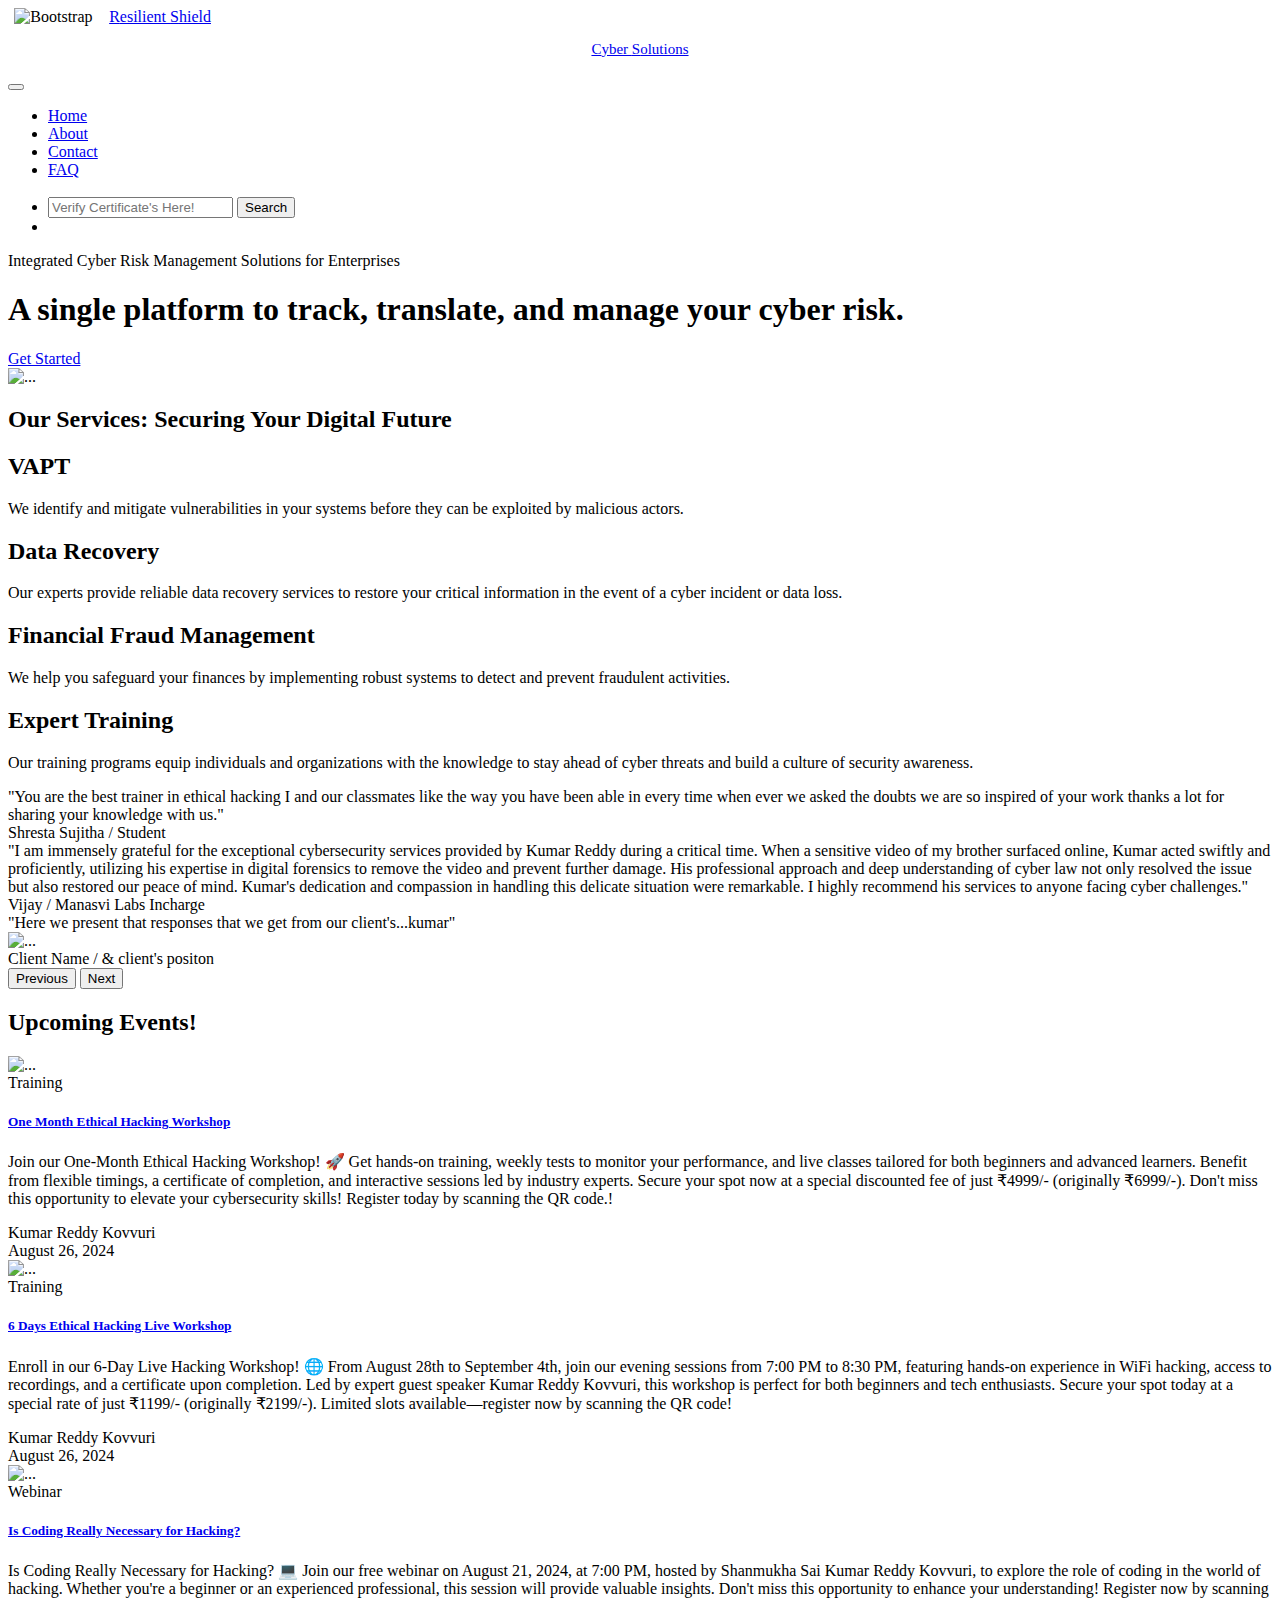
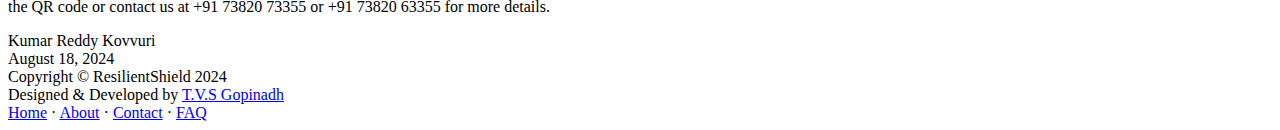
==== index.html @ 651f2c5d "Add files via upload" ====
<!DOCTYPE html>
<html lang="en">

<head>
    <meta charset="utf-8" />
    <meta name="viewport" content="width=device-width, initial-scale=1, shrink-to-fit=no" />
    <meta name="description" content="" />
    <meta name="author" content="" />
    <title>Home - Resilient-Shield</title>
    <!-- Favicon-->
    <link rel="icon" type="image/x-icon" href="./assets/favicon.png" />
    <!-- Bootstrap icons-->
    <link href="https://cdn.jsdelivr.net/npm/bootstrap-icons@1.5.0/font/bootstrap-icons.css" rel="stylesheet" />
    <!-- Core theme CSS (includes Bootstrap)-->
    <link href="css/styles.css" rel="stylesheet" />
    <script src="https://kit.fontawesome.com/0692e1ec03.js" crossorigin="anonymous"></script>

</head>

<body class="d-flex flex-column h-100">
    <main class="flex-shrink-0">
        <!-- Navigation-->
        <nav class="navbar navbar-expand-lg navbar-dark bg-dark">
            <div class="container px-5">
            <img src="./assets/logo.png" alt="Bootstrap"
            style="margin-left: 0.5%;margin-right: 1%; width: 40px; height: 44;">
            <a class="navbar-brand" href="index.html"><span> R</span>esilient <span>S</span>hield <br>
            <p style="font-size: 15px; text-align: center;"><span style="font-size: 15px;"> C</span>yber <span
                style="font-size: 15px;">S</span>olutions</p>
            </a>
            <button class="navbar-toggler" type="button" data-bs-toggle="collapse"
            data-bs-target="#navbarSupportedContent" aria-controls="navbarSupportedContent"
            aria-expanded="false" aria-label="Toggle navigation"><span
            class="navbar-toggler-icon"></span></button>
            <div class="collapse navbar-collapse" id="navbarSupportedContent">

            <ul class="navbar-nav ms-auto mb-2 mb-lg-0">
            <li class="nav-item"><a class="nav-link" href="index.html">Home</a></li>
            <li class="nav-item"><a class="nav-link" href="about.html">About</a></li>
            <li class="nav-item"><a class="nav-link" href="contact.html">Contact</a></li>
            <li class="nav-item"><a class="nav-link" href="faq.html">FAQ</a></li> &nbsp;
            <li class="nav-item">
            <form class="d-flex" role="search">
                <input class="form-control me-2" type="search" placeholder="Verify Certificate's Here!" aria-label="Search">
                <button class="btn btn-outline-success" type="submit">Search</button>
              </form>
            </li>
            <li class="nav-item dropdown">

            </ul>
            </div>
            </div>
        </nav>
        <!-- Header-->
        <header class="bg-dark py-5">
            <div class="container px-5">
                <div class="row gx-5 align-items-center justify-content-center">
                    <div class="col-lg-8 col-xl-7 col-xxl-6">
                        <div class="my-5 text-center text-xl-start">
                            <p class="lead fw-normal text-white-50 mb-4">Integrated Cyber Risk Management Solutions for
                                Enterprises</p>

                            <h1 class="display-8 fw-bolder text-white mb-5">A single platform to track, translate, and
                                manage your cyber risk.</h1>
                            <div class="d-grid gap-3 d-sm-flex justify-content-sm-center justify-content-xl-start">
                                <a class="btn btn-primary btn-lg px-4 me-sm-3" href="#features">Get Started</a>
                            </div>
                        </div>
                    </div>
                    <div class="col-xl-5 col-xxl-6 d-none d-xl-block text-center"><img class="img-fluid rounded-3 my-5"
                            style="height: 500px; width: 500px;"
                            src="./assets/glare-internet-security-or-cyber-security-2.png" alt="..." /></div>
                </div>
            </div>
        </header>
        <!-- Features section-->
        <section class="py-5" id="features">
            <div class="container px-5 my-5">
                <div class="row gx-5">
                    <div class="col-lg-4 mb-5 mb-lg-0">
                        <h2 class="fw-bolder mb-0">Our Services: Securing Your Digital Future</h2>
                    </div>
                    <div class="col-lg-8">
                        <div class="row gx-5 row-cols-1 row-cols-md-2">
                            <div class="col mb-5 h-100">
                                <div class="feature bg-primary bg-transparent text-white rounded-3 mb-3"><i
                                        class="fa-solid fa-fingerprint fa-lg" style="color: #e52136;"></i></div>
                                <h2 class="h5">VAPT</h2>
                                <p class="mb-0">We identify and mitigate vulnerabilities in your systems before they can
                                    be exploited by malicious actors.</p>
                            </div>
                            <div class="col mb-5 h-100">
                                <div class="feature bg-primary bg-transparent text-white rounded-3 mb-3"><i
                                        class="fa-solid fa-server fa-lg" style="color: #e52236;"></i></i></div>
                                <h2 class="h5">Data Recovery</h2>
                                <p class="mb-0">Our experts provide reliable data recovery services to restore your
                                    critical information in the event of a cyber incident or data loss.</p>
                            </div>
                            <div class="col mb-5 mb-md-0 h-100">
                                <div class="feature bg-primary bg-transparent text-white rounded-3 mb-3"><i
                                        class="fa-solid fa-coins fa-lg" style="color: #e52136;"></i></div>
                                <h2 class="h5">Financial Fraud Management</h2>
                                <p class="mb-0">We help you safeguard your finances by implementing robust systems to
                                    detect and prevent fraudulent activities.</p>
                            </div>
                            <div class="col h-100">
                                <div class="feature bg-primary bg-transparent text-white rounded-3 mb-3"><i
                                        class="fa-solid fa-graduation-cap fa-lg" style="color: #e52136;"></i></div>
                                <h2 class="h5">Expert Training</h2>
                                <p class="mb-0">Our training programs equip individuals and organizations with the
                                    knowledge to stay ahead of cyber threats and build a culture of security awareness.
                                </p>
                            </div>
                        </div>
                    </div>
                </div>
            </div>
        </section>
        <!-- Testimonial section-->
        <div class="py-5 bg-light">
            <div class="container px-5 my-5">
            <div class="row gx-5 justify-content-center">
                <div class="col-lg-10 col-xl-7">
                <div id="testimonialCarousel" class="carousel slide" data-bs-ride="carousel">
                    <div class="carousel-inner">
                    <div class="carousel-item active">
                        <div class="text-center">
                        <div class="fs-4 mb-4 fst-italic">"You are the best trainer in ethical hacking I and our classmates like the way you have been able in every time when ever we asked the doubts we are so inspired of your work thanks a lot for sharing your knowledge with us."</div>
                        <div class="d-flex align-items-center justify-content-center">
                            <!--<img class="rounded-circle me-3" src="https://dummyimage.com/40x40/ced4da/6c757d"
                            alt="..." />-->
                            <div class="fw-bold">
                            Shresta Sujitha
                            <span class="fw-bold text-primary mx-1">/</span>
                            Student
                            </div>
                        </div>
                        </div>
                    </div>
                    <div class="carousel-item">
                        <div class="text-center">
                        <div class="fs-4 mb-4 fst-italic">"I am immensely grateful for the exceptional cybersecurity services provided by Kumar Reddy during a critical time. When a sensitive video of my brother surfaced online, Kumar acted swiftly and proficiently, utilizing his expertise in digital forensics to remove the video and prevent further damage. His professional approach and deep understanding of cyber law not only resolved the issue but also restored our peace of mind. Kumar's dedication and compassion in handling this delicate situation were remarkable. I highly recommend his services to anyone facing cyber challenges."</div>
                        <div class="d-flex align-items-center justify-content-center">
                            <!--<img class="rounded-circle me-3" src="https://dummyimage.com/40x40/ced4da/6c757d"
                            alt="..." />!-->
                            <div class="fw-bold">
                            Vijay 
                            <span class="fw-bold text-primary mx-1">/</span>
                            Manasvi Labs Incharge
                            </div>
                        </div>
                        </div>
                    </div>
                    <div class="carousel-item">
                        <div class="text-center">
                        <div class="fs-4 mb-4 fst-italic">"Here we present that responses that we get from our client's...kumar"</div>
                        <div class="d-flex align-items-center justify-content-center">
                            <img class="rounded-circle me-3" src="https://dummyimage.com/40x40/ced4da/6c757d"
                            alt="..." />
                            <div class="fw-bold">
                            Client Name
                            <span class="fw-bold text-primary mx-1">/</span>
                            & client's positon
                            </div>
                        </div>
                        </div>
                    </div>
                    </div>
                    <button class="carousel-control-prev" type="button" data-bs-target="#testimonialCarousel" data-bs-slide="prev">
                    <span class="carousel-control-prev-icon" aria-hidden="true"></span>
                    <span class="visually-hidden">Previous</span>
                    </button>
                    <button class="carousel-control-next" type="button" data-bs-target="#testimonialCarousel" data-bs-slide="next">
                    <span class="carousel-control-next-icon" aria-hidden="true"></span>
                    <span class="visually-hidden">Next</span>
                    </button>
                </div>
                </div>
            </div>
            </div>
        </div>





        <!-- Blog preview section-->
        <section class="py-5">
            <div class="container px-5 my-5">
                <div class="row gx-5 justify-content-center">
                    <div class="col-lg-8 col-xl-6">
                        <div class="text-center">
                            <h2 class="fw-bolder">Upcoming Events!</h2>
                            <p class="lead fw-normal text-muted mb-5"></p>
                        </div>
                    </div>
                </div>
                <div class="row gx-5">
                    <div class="col-lg-4 mb-5">
                        <div class="card h-100 shadow border-0">
                            <img class="card-img-top" src="/assets/1month-course-insta.jpg" alt="..." />
                            <div class="card-body p-4">
                                <div class="badge bg-primary bg-gradient rounded-pill mb-2">Training</div>
                                <a class="text-decoration-none link-dark stretched-link" href="./blog-post.html">
                                    <h5 class="card-title mb-3">One Month Ethical Hacking Workshop</h5>
                                </a>
                                <p class="card-text mb-0">Join our One-Month Ethical Hacking Workshop! 🚀 Get hands-on training, weekly tests to monitor your performance, and live classes tailored for both beginners and advanced learners. Benefit from flexible timings, a certificate of completion, and interactive sessions led by industry experts. Secure your spot now at a special discounted fee of just ₹4999/- (originally ₹6999/-). Don't miss this opportunity to elevate your cybersecurity skills! Register today by scanning the QR code.!</p>
                            </div>
                            <div class="card-footer p-4 pt-0 bg-transparent border-top-0">
                                <div class="d-flex align-items-end justify-content-between">
                                    <div class="d-flex align-items-center">
                                        <!--<img class="rounded-circle me-3"
                                            src="https://dummyimage.com/40x40/ced4da/6c757d" alt="..." />-->
                                        <div class="small">
                                            <div class="fw-bold">Kumar Reddy Kovvuri</div>
                                            <div class="text-muted">August 26, 2024</div>
                                        </div>
                                    </div>
                                </div>
                            </div>
                        </div>
                    </div>


                    <div class="col-lg-4 mb-5">
                        <div class="card h-100 shadow border-0">
                            <img class="card-img-top" src="assets/wrokshop-insta.png" alt="..." />
                            <div class="card-body p-4">
                                <div class="badge bg-primary bg-gradient rounded-pill mb-2">Training</div>
                                <a class="text-decoration-none link-dark stretched-link" href="./blog-post.html">
                                    <h5 class="card-title mb-3">6 Days Ethical Hacking Live Workshop</h5>
                                </a>
                                <p class="card-text mb-0">Enroll in our 6-Day Live Hacking Workshop! 🌐 From August 28th to September 4th, join our evening sessions from 7:00 PM to 8:30 PM, featuring hands-on experience in WiFi hacking, access to recordings, and a certificate upon completion. Led by expert guest speaker Kumar Reddy Kovvuri, this workshop is perfect for both beginners and tech enthusiasts. Secure your spot today at a special rate of just ₹1199/- (originally ₹2199/-). Limited slots available—register now by scanning the QR code!</p>
                            </div>
                            <div class="card-footer p-4 pt-0 bg-transparent border-top-0">
                                <div class="d-flex align-items-end justify-content-between">
                                    <div class="d-flex align-items-center">
                                      
                                         <!-- <img class="rounded-circle me-3"
                                            src="https://dummyimage.com/40x40/ced4da/6c757d" alt="..." />-->
                                        <div class="small">
                                            <div class="fw-bold">Kumar Reddy Kovvuri</div>
                                            <div class="text-muted">August 26, 2024</div>
                                        </div>
                                    </div>
                                </div>
                            </div>
                        </div>
                    </div>


                    <div class="col-lg-4 mb-5">
                        <div class="card h-100 shadow border-0">
                            <img class="card-img-top" src="assets/frre webinar.jpg" alt="..." />
                            <div class="card-body p-4">
                                <div class="badge bg-primary bg-gradient rounded-pill mb-2">Webinar</div>
                                <a class="text-decoration-none link-dark stretched-link" href="./blog-post.html">
                                    <h5 class="card-title mb-3">Is Coding Really Necessary for Hacking?</h5>
                                </a>
                                <p class="card-text mb-0">Is Coding Really Necessary for Hacking? 💻 Join our free webinar on August 21, 2024, at 7:00 PM, hosted by Shanmukha Sai Kumar Reddy Kovvuri, to explore the role of coding in the world of hacking. Whether you're a beginner or an experienced professional, this session will provide valuable insights. Don't miss this opportunity to enhance your understanding! Register now by scanning the QR code or contact us at +91 73820 73355 or +91 73820 63355 for more details.</p>
                            </div>
                            <div class="card-footer p-4 pt-0 bg-transparent border-top-0">
                                <div class="d-flex align-items-end justify-content-between">
                                    <div class="d-flex align-items-center">
                                        <!--<img class="rounded-circle me-3"
                                            src="https://dummyimage.com/40x40/ced4da/6c757d" alt="..." />-->
                                        <div class="small">
                                            <div class="fw-bold">Kumar Reddy Kovvuri</div>
                                            <div class="text-muted">August 18, 2024</div>
                                        </div>
                                    </div>
                                </div>
                            </div>
                        </div>
                    </div>
                </div>
                </div>



<!--
                <div id="carouselExample" class="carousel slide">
                    <div class="carousel-inner">
                        <div class="carousel-item active">
                            <img src="./assets/tharun-quote.png" class="d-block w-100" alt="...">
                        </div>
                        <div class="carousel-item">
                            <img src="./assets/kumar-quote.png" class="d-block w-100" alt="...">
                        </div>
        
                        <div class="carousel-item">
                            <img src="./assets/trinadh-quote.png" class="d-block w-100" alt="...">
                        </div>
        
                        <div class="carousel-item">
                            <img src="./assets/deepak-quote.png" class="d-block w-100" alt="...">
                        </div>
                    </div>
                    <button class="carousel-control-prev" type="button" data-bs-target="#carouselExample" data-bs-slide="prev">
                        <span class="carousel-control-prev-icon" aria-hidden="true"></span>
                        <span class="visually-hidden">Previous</span>
                    </button>
                    <button class="carousel-control-next" type="button" data-bs-target="#carouselExample" data-bs-slide="next">
                        <span class="carousel-control-next-icon" aria-hidden="true"></span>
                        <span class="visually-hidden">Next</span>
                    </button>
                </div>

            -->


        </section>
        </main>
    <!-- Footer-->
    <footer class="bg-dark py-4 mt-auto">
        <div class="container px-5">
            <div class="row align-items-center justify-content-between flex-column flex-sm-row">
                <div class="col-auto">
                    <div class="small m-0 text-white">Copyright &copy; ResilientShield 2024</div>
                </div>
                <div class="col-auto">
                    <div class="small m-0 text-white text-decoration-none">Designed & Developed by <a class="link-light"
                            href="https://tharun099.github.io/portfolio/">T.V.S Gopinadh</a></div>
                </div>
                <div class="col-auto">
                    <a class="link-light small" href="./index.html">Home</a>
                    <span class="text-white mx-1">&middot;</span>
                    <a class="link-light small" href="./about.html">About</a>
                    <span class="text-white mx-1">&middot;</span>
                    <a class="link-light small" href="./contact.html">Contact</a>
                    <span class="text-white mx-1">&middot;</span>
                    <a class="link-light small" href="./faq.html">FAQ</a>
                </div>
            </div>
        </div>
    </footer>
    <!-- Bootstrap core JS-->
    <script src="https://cdn.jsdelivr.net/npm/bootstrap@5.2.3/dist/js/bootstrap.bundle.min.js"></script>
    <!-- Core theme JS-->
    <script src="js/scripts.js"></script>
</body>

</html>
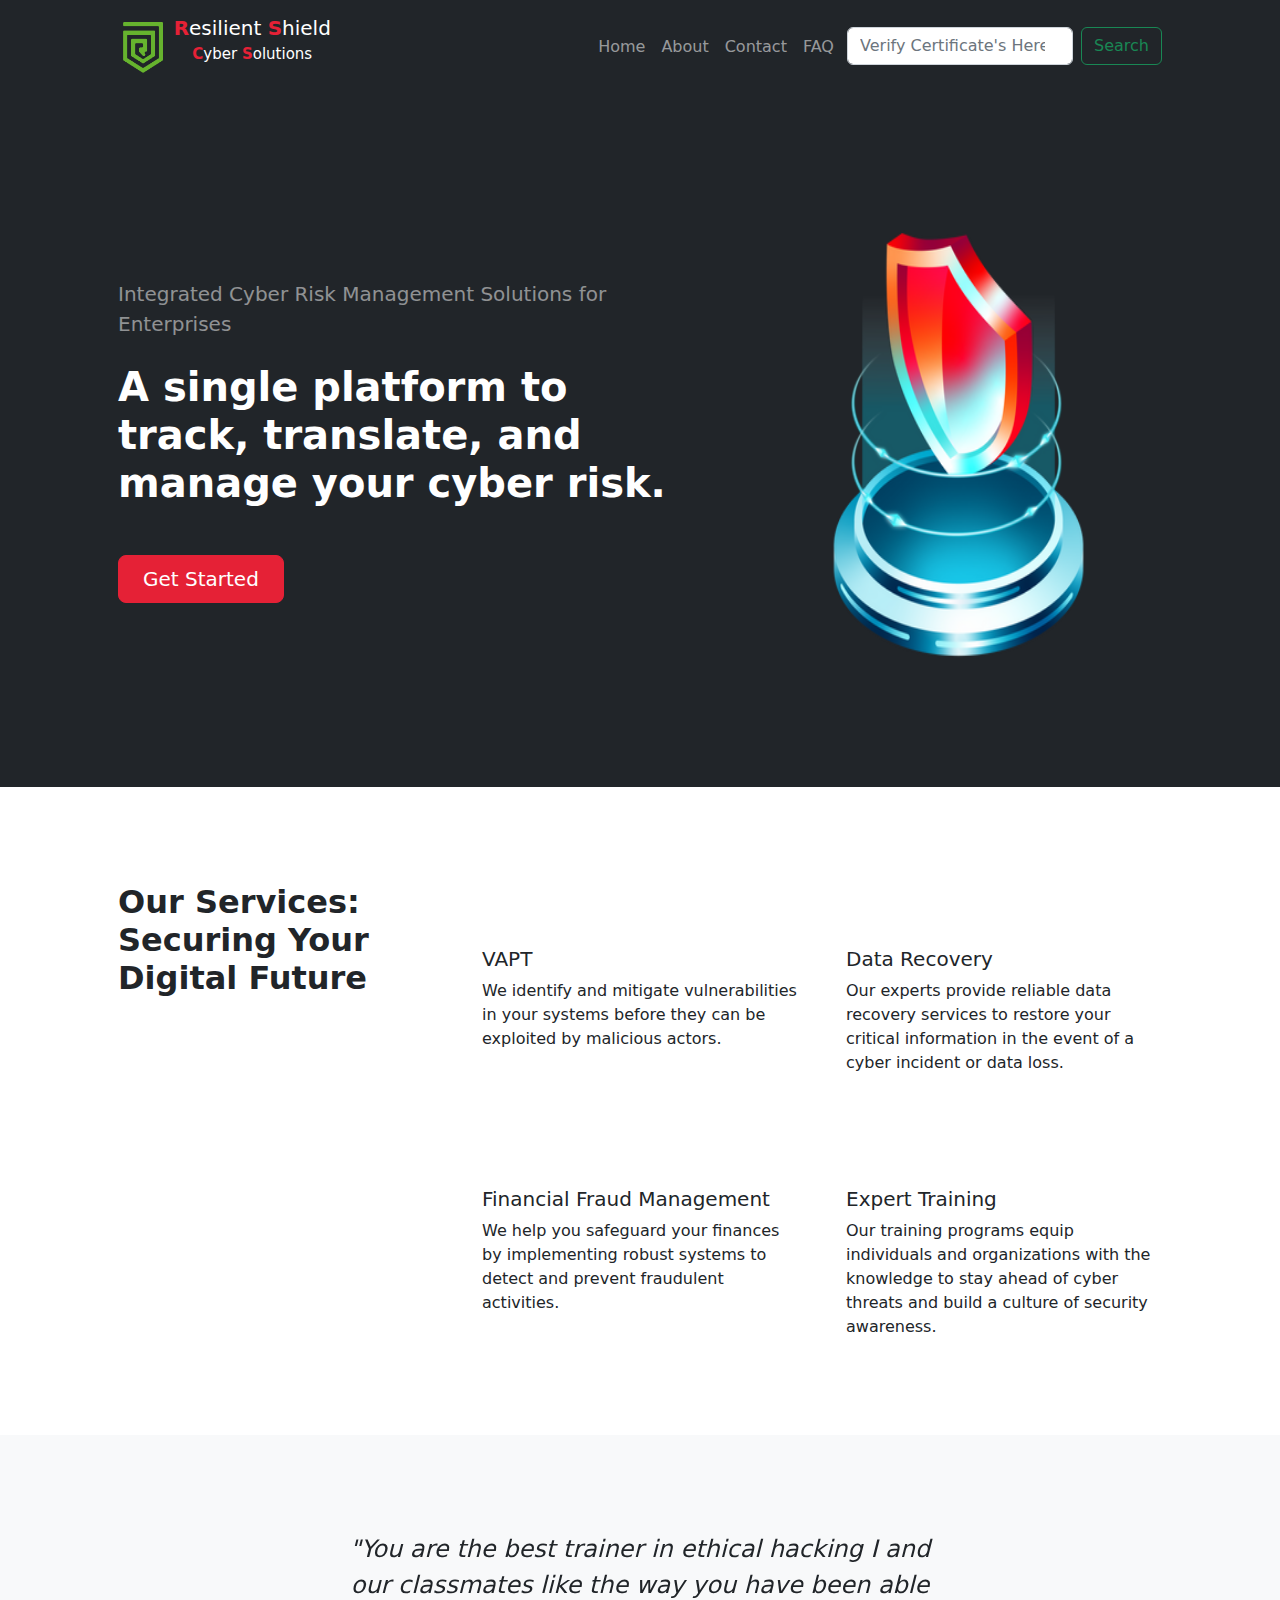
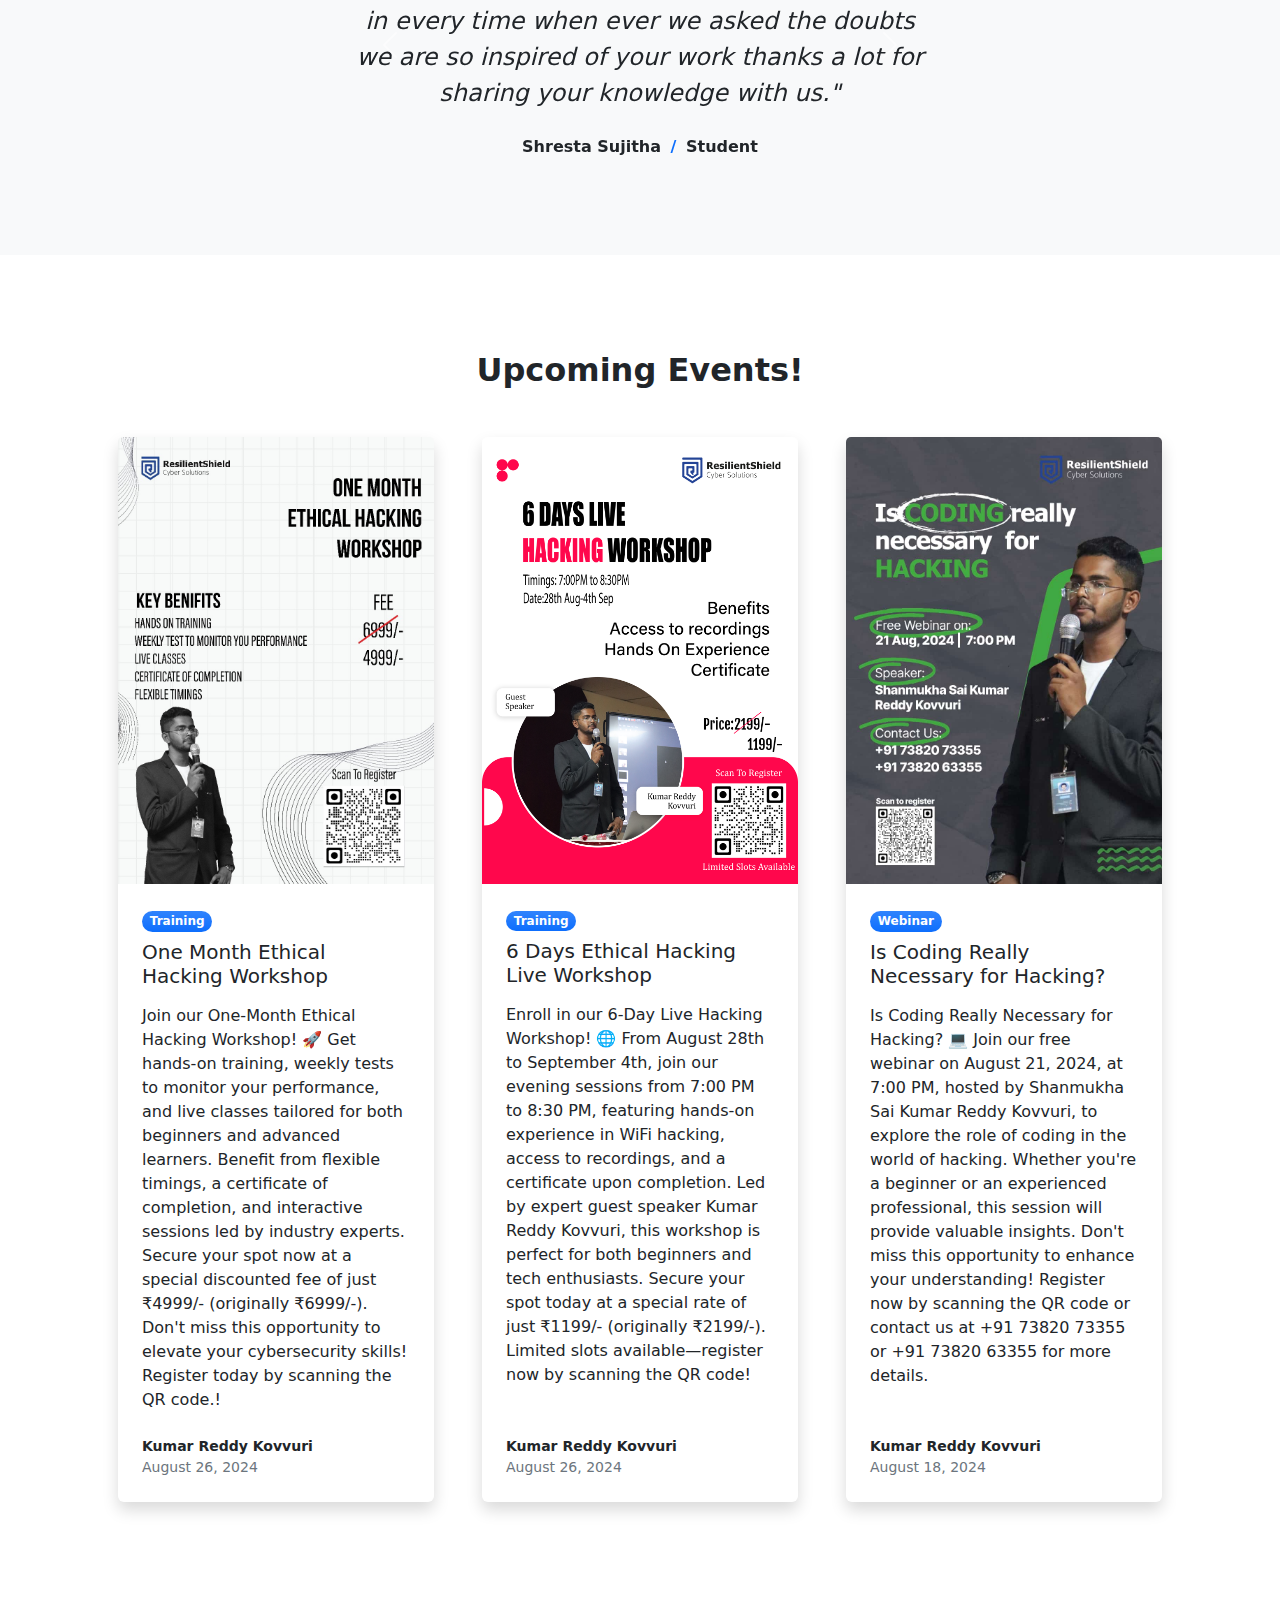
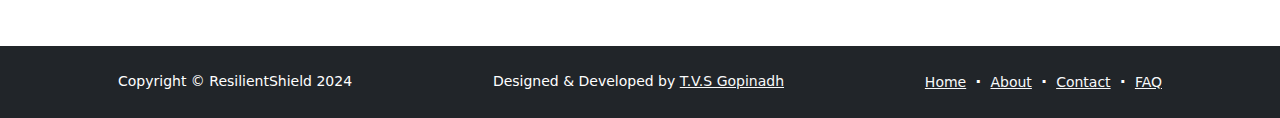
==== commit d3c45d61: "Update index.html" ====
--- a/index.html
+++ b/index.html
@@ -153,7 +153,7 @@
                     </div>
                     <div class="carousel-item">
                         <div class="text-center">
-                        <div class="fs-4 mb-4 fst-italic">"Here we present that responses that we get from our client's...kumar"</div>
+                        <div class="fs-4 mb-4 fst-italic">"I thought I had found the perfect online investment opportunity, but as a victim of cybercrime, I learned a valuable lesson. After falling prey to a scam that promised easy money, I was left feeling helpless and financially devastated. Luckily, I was able to get help from Kumar, a cybersecurity expert who guided me through the process of recovering my lost funds. Thanks to his expertise and support, I was able to regain my financial stability. This experience taught me the importance of being cautious and doing thorough research before investing online. I urge others to learn from my mistakes and always prioritize their financial security."</div>
                         <div class="d-flex align-items-center justify-content-center">
                             <img class="rounded-circle me-3" src="https://dummyimage.com/40x40/ced4da/6c757d"
                             alt="..." />
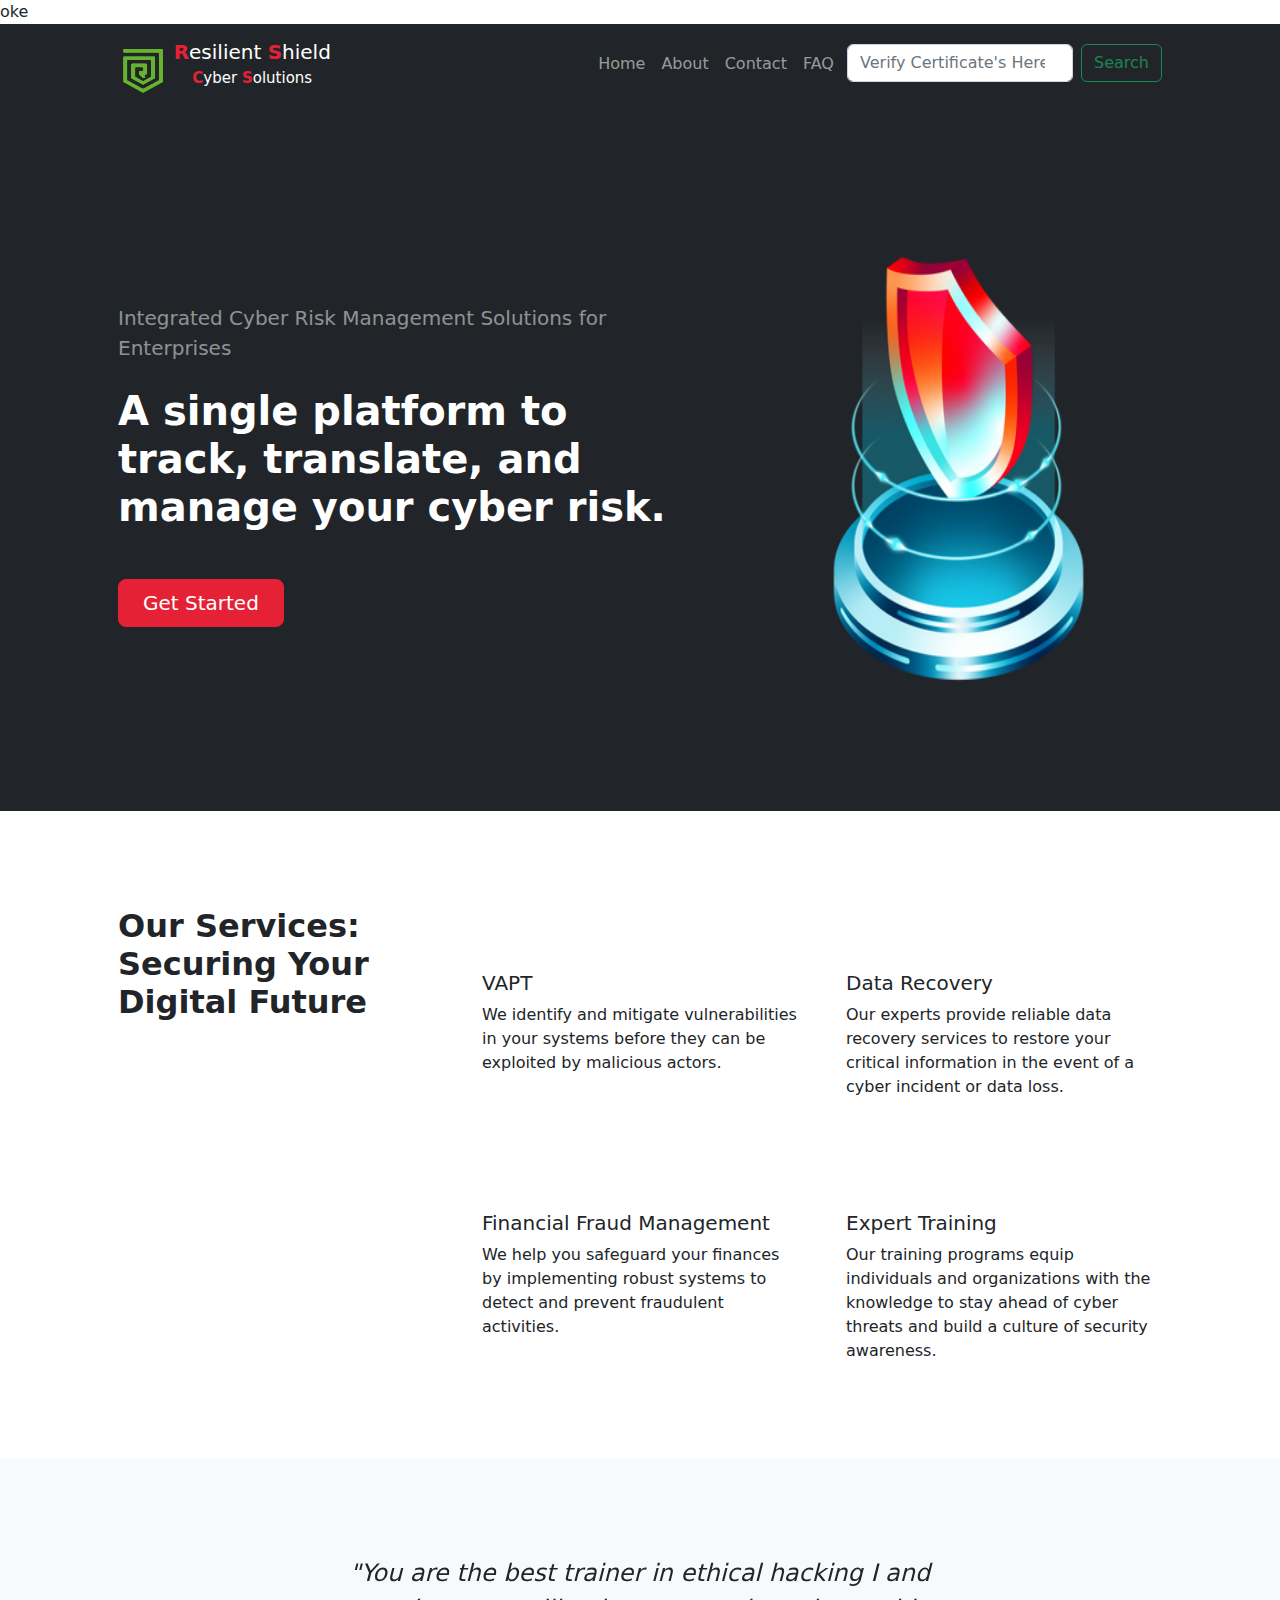
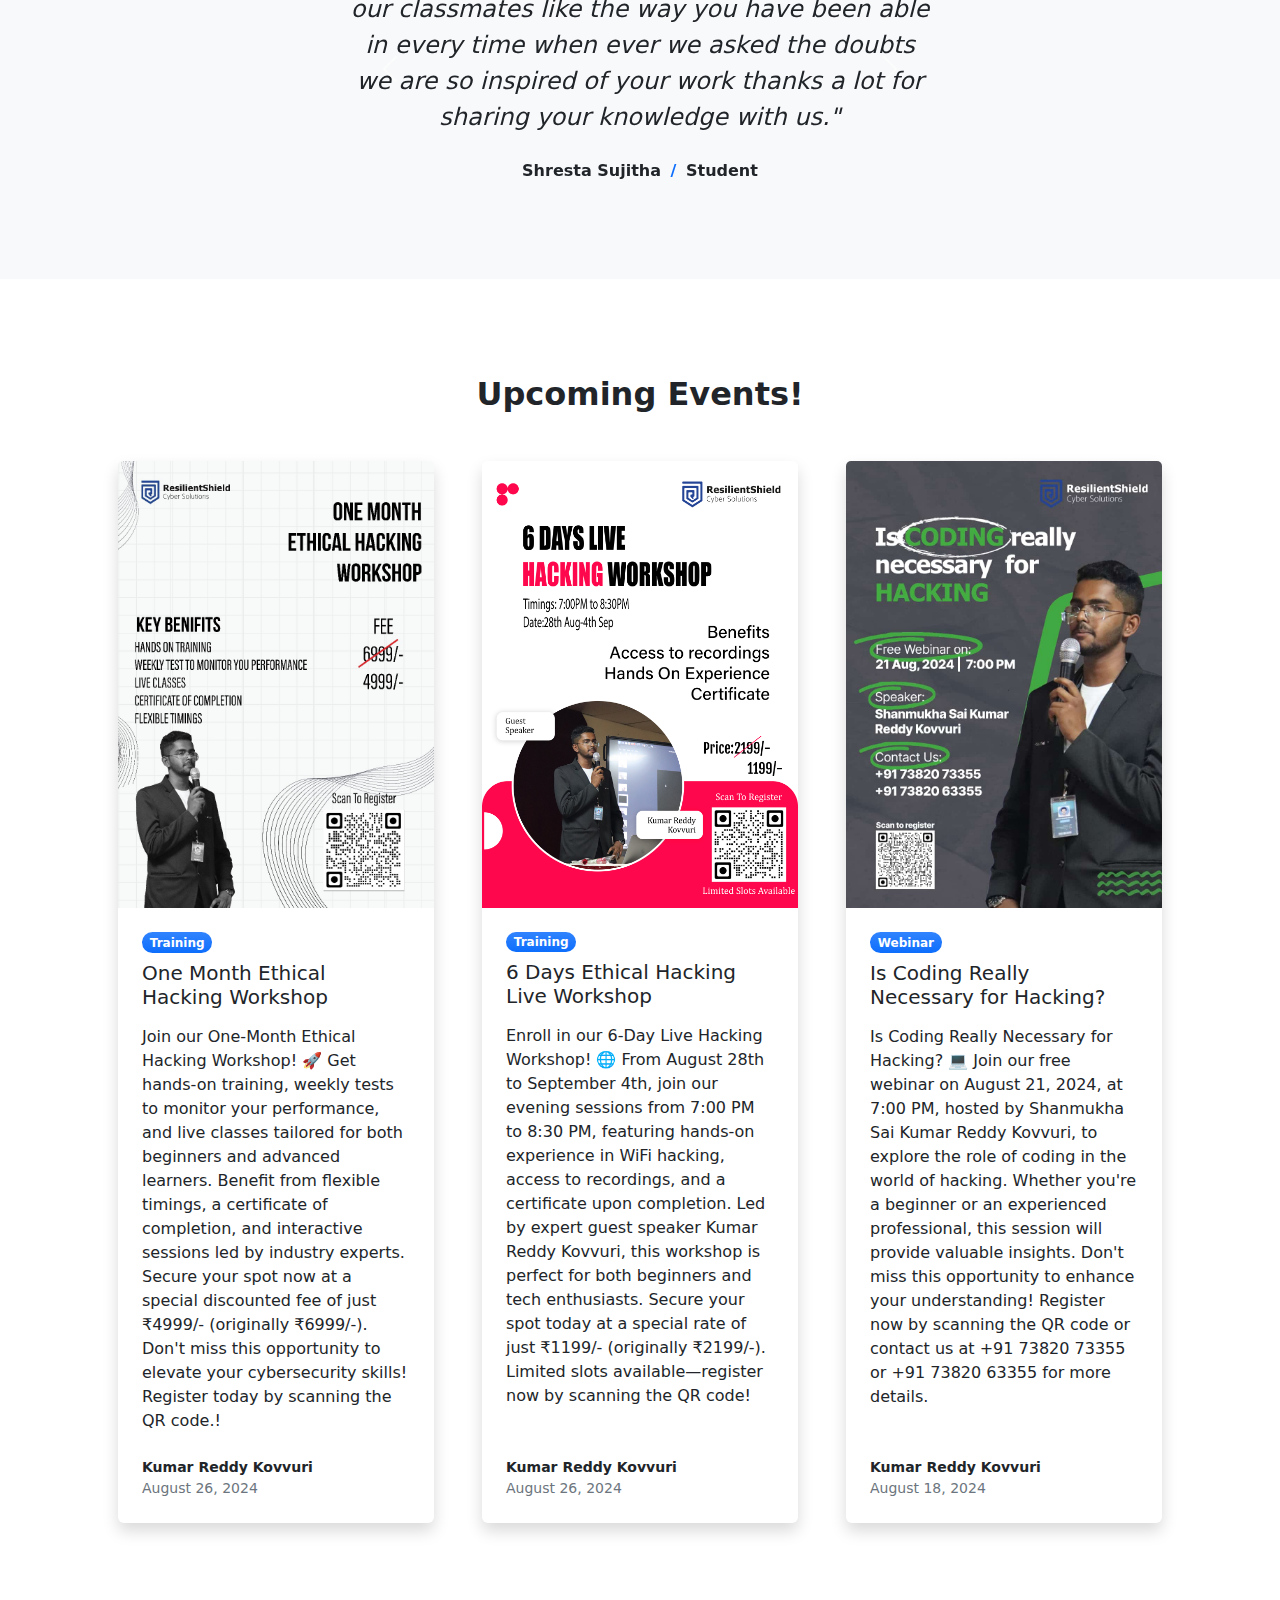
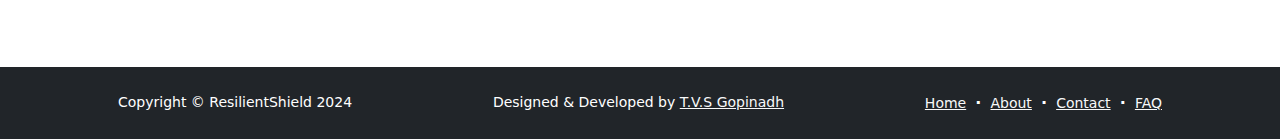
==== commit c18cb581: "Update index.html" ====
--- a/index.html
+++ b/index.html
@@ -1,4 +1,4 @@
-<!DOCTYPE html>
+oke <!DOCTYPE html>
 <html lang="en">
 
 <head>
@@ -158,9 +158,9 @@
                             <img class="rounded-circle me-3" src="https://dummyimage.com/40x40/ced4da/6c757d"
                             alt="..." />
                             <div class="fw-bold">
-                            Client Name
+                            Cyber Victim
                             <span class="fw-bold text-primary mx-1">/</span>
-                            & client's positon
+                            & Studnet
                             </div>
                         </div>
                         </div>
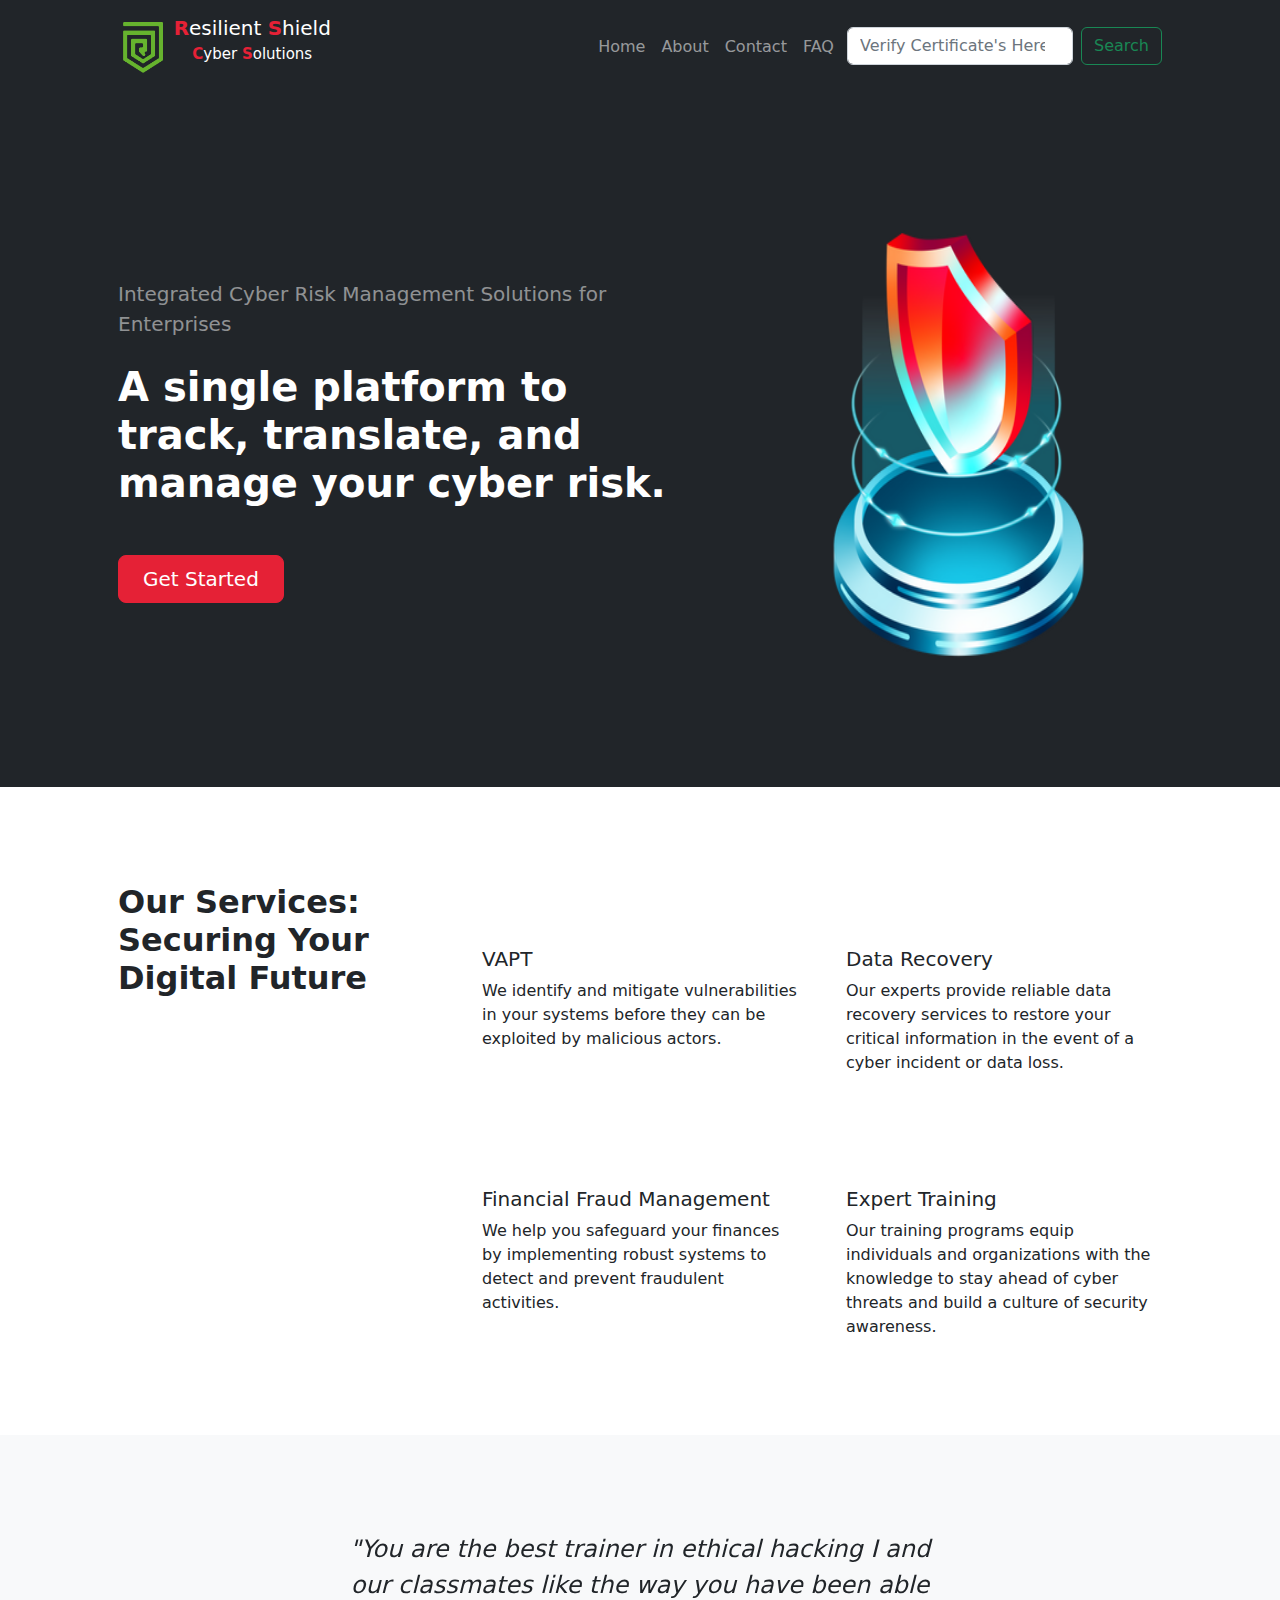
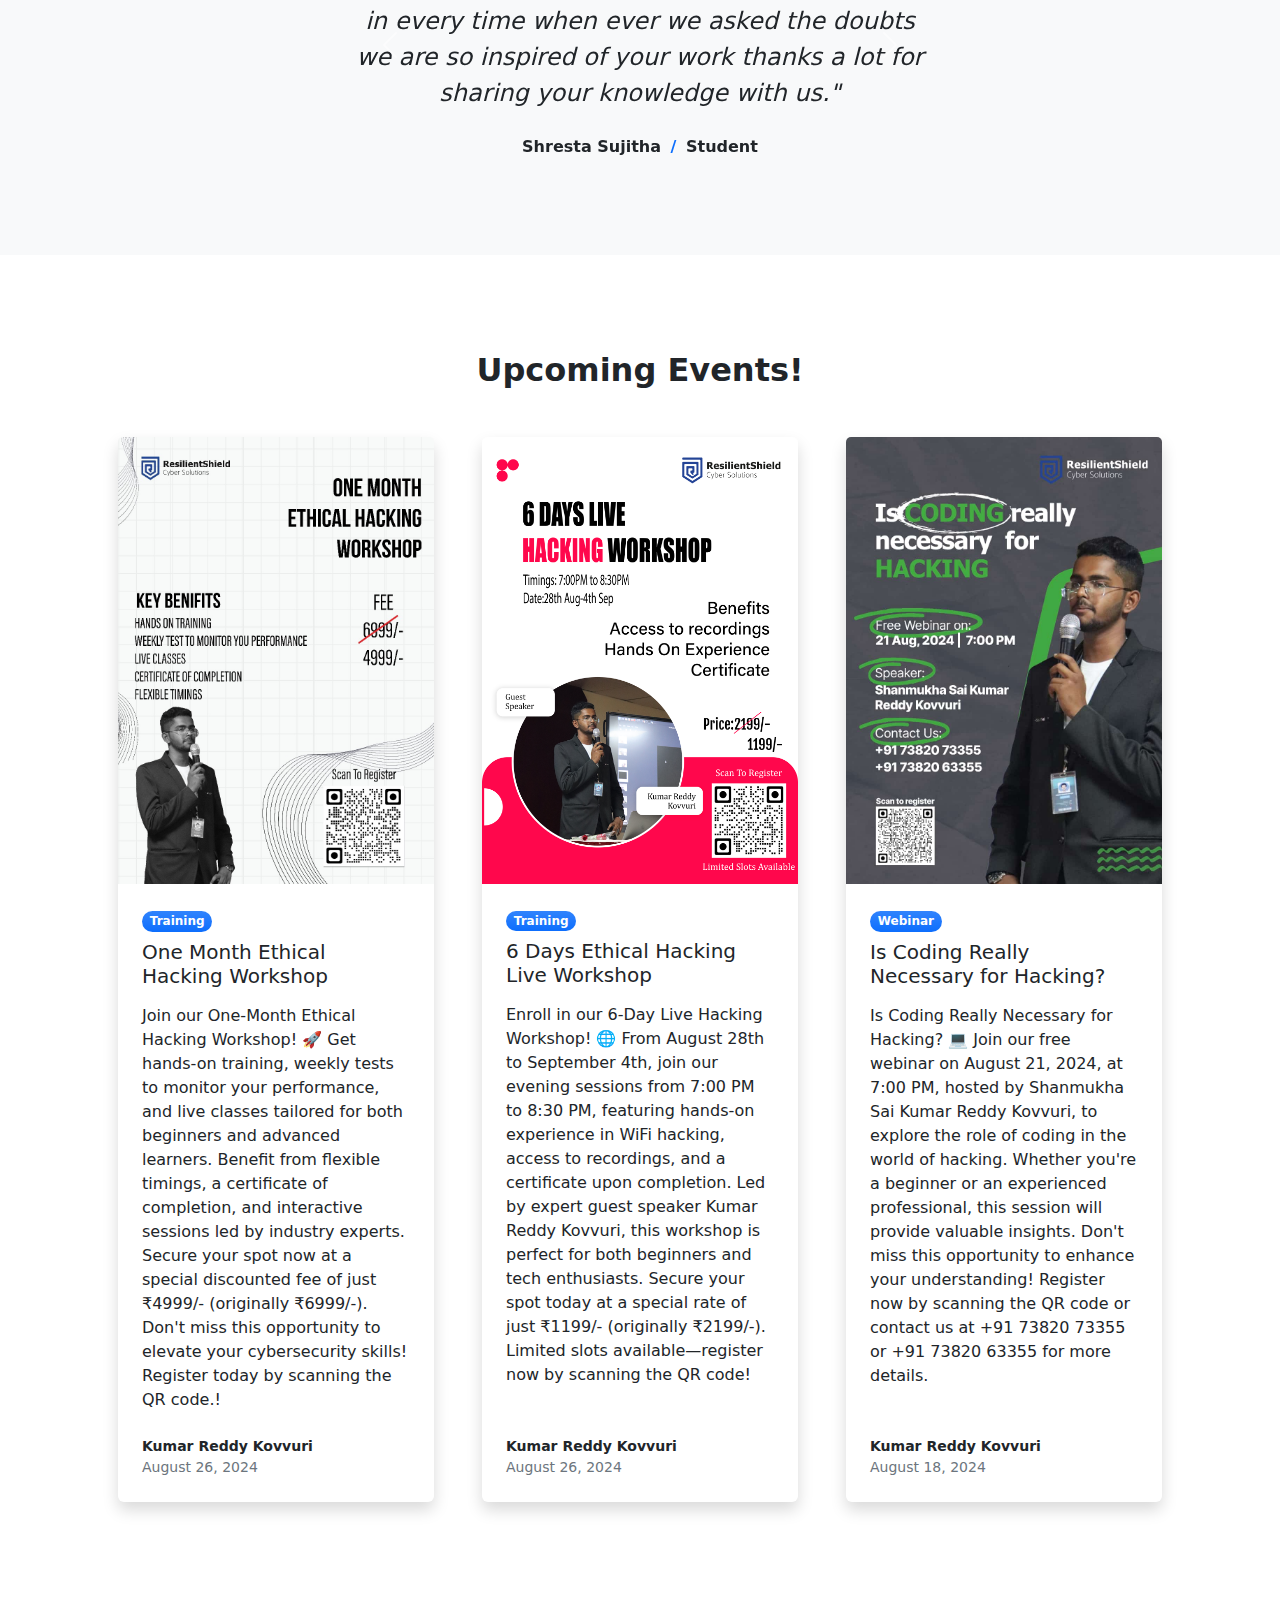
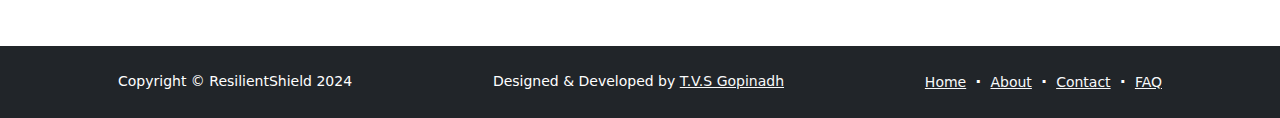
==== commit 122264f6: "Update index.html" ====
--- a/index.html
+++ b/index.html
@@ -1,4 +1,4 @@
-oke <!DOCTYPE html>
+ <!DOCTYPE html>
 <html lang="en">
 
 <head>
@@ -160,7 +160,7 @@
                             <div class="fw-bold">
                             Cyber Victim
                             <span class="fw-bold text-primary mx-1">/</span>
-                            & Studnet
+                            Student
                             </div>
                         </div>
                         </div>
